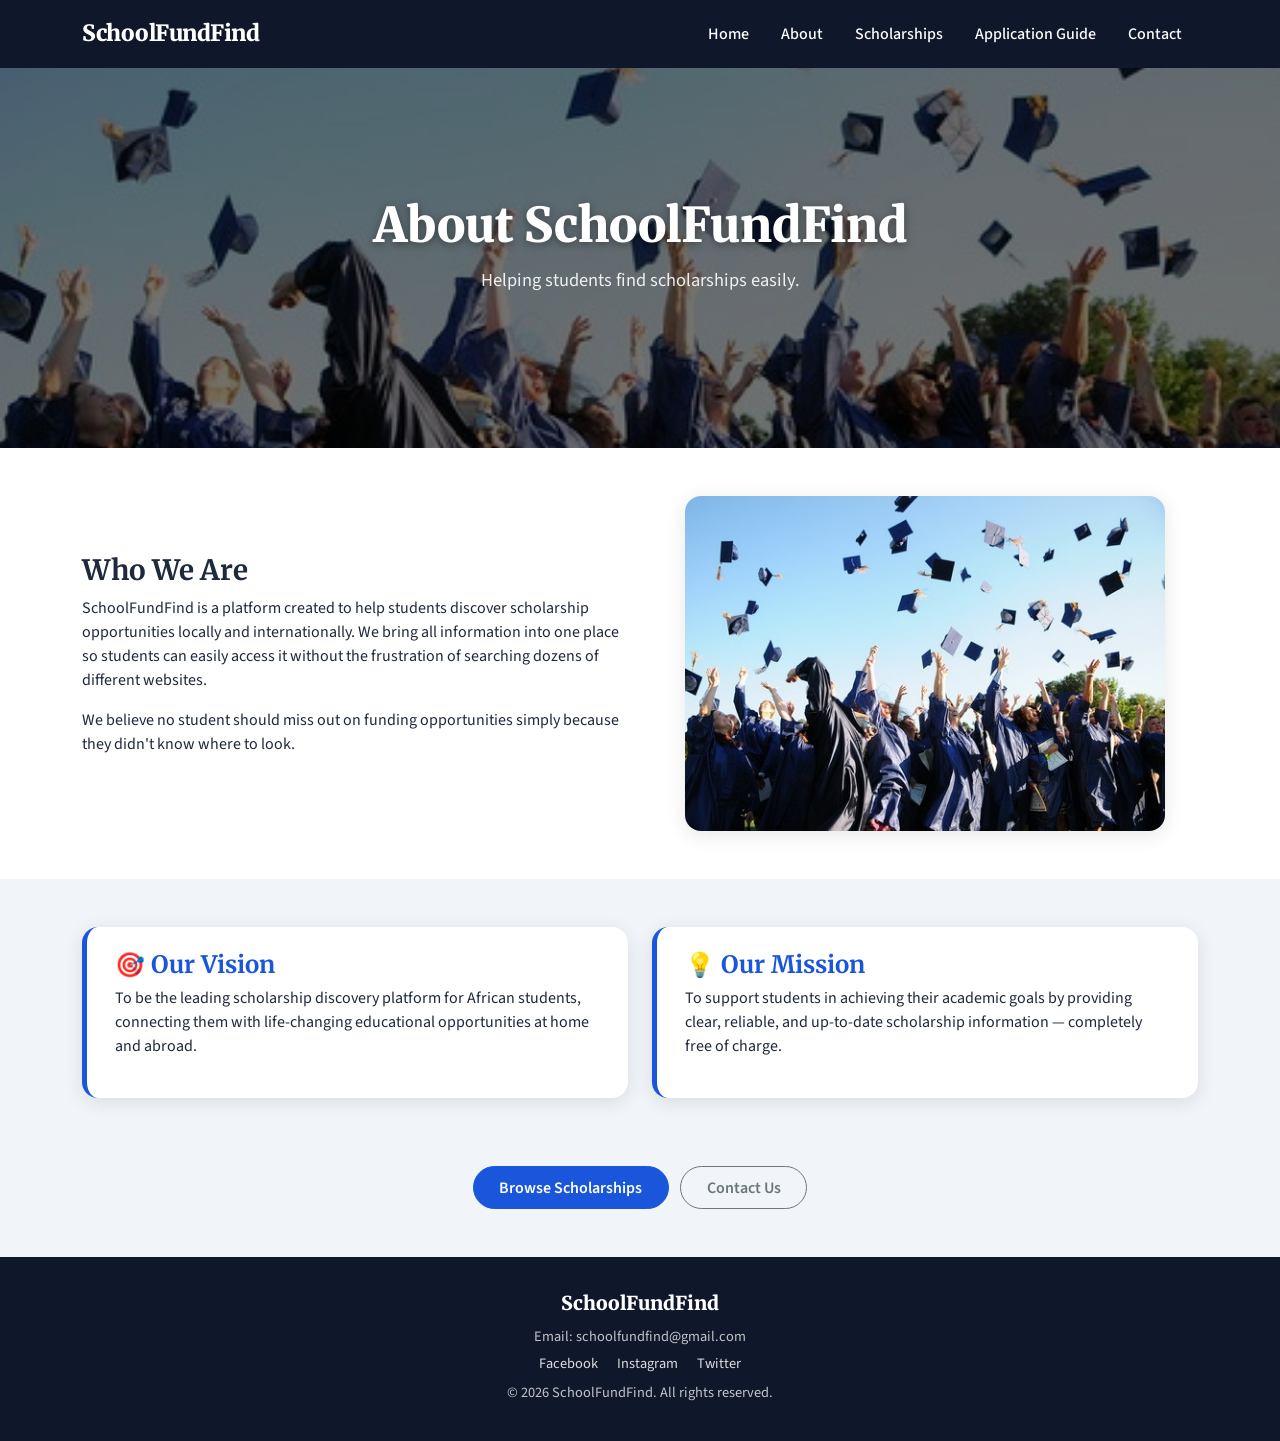
==== about.html @ 372a2b7c "Add files via upload" ====
<!DOCTYPE html>
<html lang="en">
<head>
  <meta charset="utf-8">
  <meta name="viewport" content="width=device-width, initial-scale=1.0">
  <title>About Us — SchoolFundFind</title>
  <link href="https://cdn.jsdelivr.net/npm/bootstrap@5.0.2/dist/css/bootstrap.min.css" rel="stylesheet">
  <link rel="stylesheet" href="style.css">
</head>
<body>

  <!-- Navbar -->
  <nav class="navbar navbar-dark">
    <div class="container">
      <span class="navbar-brand">SchoolFundFind</span>
      <ul class="nav ms-auto">
        <li class="nav-item"><a class="nav-link text-white" href="index.html">Home</a></li>
        <li class="nav-item"><a class="nav-link text-white" href="about.html">About</a></li>
        <li class="nav-item"><a class="nav-link text-white" href="scholarships.html">Scholarships</a></li>
        <li class="nav-item"><a class="nav-link text-white" href="guide.html">Application Guide</a></li>
        <li class="nav-item"><a class="nav-link text-white" href="contact.html">Contact</a></li>
      </ul>
    </div>
  </nav>

  <!-- Hero -->
  <section class="hero-section hero-about">
    <div class="hero-content">
      <h1>About SchoolFundFind</h1>
      <p>Helping students find scholarships easily.</p>
    </div>
  </section>

  <!-- Who We Are -->
  <section class="p-5 section-alt">
    <div class="container">
      <div class="row align-items-center g-4">
        <div class="col-md-6">
          <h3>Who We Are</h3>
          <p>
            SchoolFundFind is a platform created to help students discover scholarship
            opportunities locally and internationally. We bring all information into one place
            so students can easily access it without the frustration of searching dozens of
            different websites.
          </p>
          <p>
            We believe no student should miss out on funding opportunities simply because they
            didn't know where to look.
          </p>
        </div>
        <div class="col-md-6 text-center">
          <img src="images/graduation.jpg" class="about-img" style="max-width:480px;" alt="Graduating students">
        </div>
      </div>
    </div>
  </section>

  <!-- Vision & Mission -->
  <section class="p-5">
    <div class="container">
      <div class="row g-4">
        <div class="col-md-6">
          <div class="step-card">
            <h4>🎯 Our Vision</h4>
            <p>
              To be the leading scholarship discovery platform for African students, connecting
              them with life-changing educational opportunities at home and abroad.
            </p>
          </div>
        </div>
        <div class="col-md-6">
          <div class="step-card">
            <h4>💡 Our Mission</h4>
            <p>
              To support students in achieving their academic goals by providing clear, reliable,
              and up-to-date scholarship information — completely free of charge.
            </p>
          </div>
        </div>
      </div>
      <div class="text-center mt-5">
        <a href="scholarships.html" class="btn btn-primary me-2">Browse Scholarships</a>
        <a href="contact.html" class="btn btn-outline-secondary">Contact Us</a>
      </div>
    </div>
  </section>

  <!-- Footer -->
  <footer class="text-center">
    <div class="container">
      <span class="footer-brand">SchoolFundFind</span>
      <p>Email: schoolfundfind@gmail.com</p>
      <p>
        <a href="https://facebook.com" target="_blank" class="me-3">Facebook</a>
        <a href="https://instagram.com" target="_blank" class="me-3">Instagram</a>
        <a href="https://twitter.com" target="_blank">Twitter</a>
      </p>
      <p class="mt-2">&copy; 2026 SchoolFundFind. All rights reserved.</p>
    </div>
  </footer>

  <script src="https://cdn.jsdelivr.net/npm/bootstrap@5.0.2/dist/js/bootstrap.bundle.min.js"></script>
  <script src="script.js"></script>
</body>
</html>
---- style.css ----
/* --- Google Fonts --- */
@import url('https://fonts.googleapis.com/css2?family=Merriweather:wght@700;900&family=Source+Sans+3:wght@400;500;600&display=swap');

:root {
  --brand-blue:    #1a56db;
  --brand-dark:    #0f172a;
  --brand-accent:  #f59e0b;
  --brand-green:   #059669;
  --brand-light:   #f1f5f9;
  --text-main:     #1e293b;
  --text-muted:    #64748b;
  --white:         #ffffff;
  --radius-card:   16px;
  --shadow-card:   0 4px 20px rgba(0, 0, 0, 0.10);
  --transition:    0.3s ease;
}

*, *::before, *::after {
  box-sizing: border-box;
}

body {
  font-family: 'Source Sans 3', Arial, sans-serif;
  background-color: var(--brand-light);
  color: var(--text-main);
  margin: 0;
}

.navbar {
  background-color: var(--brand-dark) !important;
  padding: 0.75rem 1rem;
}

.navbar-brand {
  font-family: 'Merriweather', serif;
  font-weight: 900;
  font-size: 1.4rem;
  color: var(--white) !important;
  letter-spacing: -0.5px;
}

.nav-link {
  font-weight: 500;
  transition: color var(--transition);
}

.nav-link:hover {
  color: var(--brand-accent) !important;
}

.hero-section {
  position: relative;
  min-height: 380px;
  display: flex;
  align-items: center;
  justify-content: center;
  text-align: center;
  padding: 4rem 1rem;
  color: var(--white);
  overflow: hidden;
}
.hero-section::before {
  content: '';
  position: absolute;
  inset: 0;
  background-color: var(--brand-blue); 
  background-size: cover;
  background-position: center;
  filter: brightness(0.45);
  z-index: 0;
}

.hero-home::before {
  background-image: url('images/students.jpg');
}
.hero-about::before {
  background-image: url('images/graduation.jpg');
}

.hero-scholarships::before {
  background-image: url('images/graduation.jpg');
}

.hero-guide::before {
  background-image: url('images/students.jpg');
}

.hero-contact::before {
  background-image: url('images/students.jpg');
}

.hero-section .hero-content {
  position: relative;
  z-index: 1;
  max-width: 700px;
}

.hero-section h1 {
  font-family: 'Merriweather', serif;
  font-size: clamp(1.8rem, 5vw, 3rem);
  font-weight: 900;
  margin-bottom: 0.75rem;
  text-shadow: 0 2px 8px rgba(0,0,0,0.4);
}

.hero-section p {
  font-size: 1.15rem;
  color: rgba(255,255,255,0.9);
  margin-bottom: 1.5rem;
}

.btn {
  border-radius: 50px;
  font-weight: 600;
  padding: 0.55rem 1.6rem;
  transition: transform var(--transition), box-shadow var(--transition);
}

.btn:hover {
  transform: scale(1.05);
  box-shadow: 0 6px 18px rgba(0,0,0,0.18);
}

.btn-primary {
  background-color: var(--brand-blue);
  border-color: var(--brand-blue);
}

.btn-primary:hover {
  background-color: #1648c4;
  border-color: #1648c4;
}

.btn-success {
  background-color: var(--brand-green);
  border-color: var(--brand-green);
}

.btn-success:hover {
  background-color: #047857;
  border-color: #047857;
}

.btn-light {
  background-color: var(--white);
  color: var(--brand-blue);
  border-color: var(--white);
}

.btn-light:hover {
  background-color: var(--brand-accent);
  border-color: var(--brand-accent);
  color: #fff;
}

h1 {
  font-family: 'Merriweather', serif;
  font-weight: 900;
}

h2, h3, h4, h5 {
  font-family: 'Merriweather', serif;
  font-weight: 700;
}

.card {
  border: none;
  border-radius: var(--radius-card);
  box-shadow: var(--shadow-card);
  transition: transform var(--transition), box-shadow var(--transition);
  overflow: hidden;
  margin-bottom: 1.5rem;
}

.card:hover {
  transform: translateY(-6px) scale(1.02);
  box-shadow: 0 12px 32px rgba(0,0,0,0.15);
}

.card-img-top {
  height: 180px;
  object-fit: cover;
  border-radius: 0;
}

.card-body {
  padding: 1.25rem;
}

.card-title {
  font-family: 'Merriweather', serif;
  font-size: 1rem;
  font-weight: 700;
}

section {
  padding-top: 50px;
  padding-bottom: 50px;
}

.section-alt {
  background-color: var(--white);
}


.about-img {
  border-radius: var(--radius-card);
  box-shadow: var(--shadow-card);
  width: 100%;
  height: auto;
}

.step-card {
  background: var(--white);
  border-left: 5px solid var(--brand-blue);
  border-radius: var(--radius-card);
  padding: 1.5rem 1.75rem;
  margin-bottom: 1.25rem;
  box-shadow: var(--shadow-card);
  transition: border-color var(--transition);
}

.step-card:hover {
  border-left-color: var(--brand-accent);
}

.step-card h4 {
  color: var(--brand-blue);
  margin-bottom: 0.4rem;
}

.form-control {
  border-radius: 10px;
  border: 1.5px solid #cbd5e1;
  transition: border-color var(--transition), box-shadow var(--transition);
}

.form-control:focus {
  border-color: var(--brand-blue);
  box-shadow: 0 0 0 3px rgba(26,86,219,0.15);
}

.accordion-button {
  font-weight: 600;
  font-family: 'Source Sans 3', sans-serif;
  background-color: var(--white);
  color: var(--text-main);
}

.accordion-button:not(.collapsed) {
  background-color: var(--brand-blue);
  color: var(--white);
}

.accordion-button:not(.collapsed)::after {
  filter: brightness(10);
}

.accordion-item {
  border-radius: 10px !important;
  overflow: hidden;
  margin-bottom: 0.6rem;
  border: 1.5px solid #e2e8f0 !important;
}

footer {
  background-color: var(--brand-dark) !important;
  margin-top: 0;
  padding: 2rem 1rem;
}

footer p {
  color: rgba(255,255,255,0.75);
  margin-bottom: 0.3rem;
  font-size: 0.9rem;
}

footer a {
  color: rgba(255,255,255,0.85) !important;
  text-decoration: none;
  transition: color var(--transition);
}

footer a:hover {
  color: var(--brand-accent) !important;
}

.footer-brand {
  font-family: 'Merriweather', serif;
  font-size: 1.2rem;
  font-weight: 900;
  color: var(--white) !important;
  display: block;
  margin-bottom: 0.5rem;
}

@media (max-width: 768px) {
  .hero-section {
    min-height: 260px;
    padding: 3rem 1rem;
  }

  .navbar .nav {
    flex-wrap: wrap;
    gap: 0.25rem;
  }

  .navbar-brand {
    font-size: 1.1rem;
  }

  .card-img-top {
    height: 150px;
  }
}

@media (max-width: 480px) {
  .hero-section h1 {
    font-size: 1.5rem;
  }
}
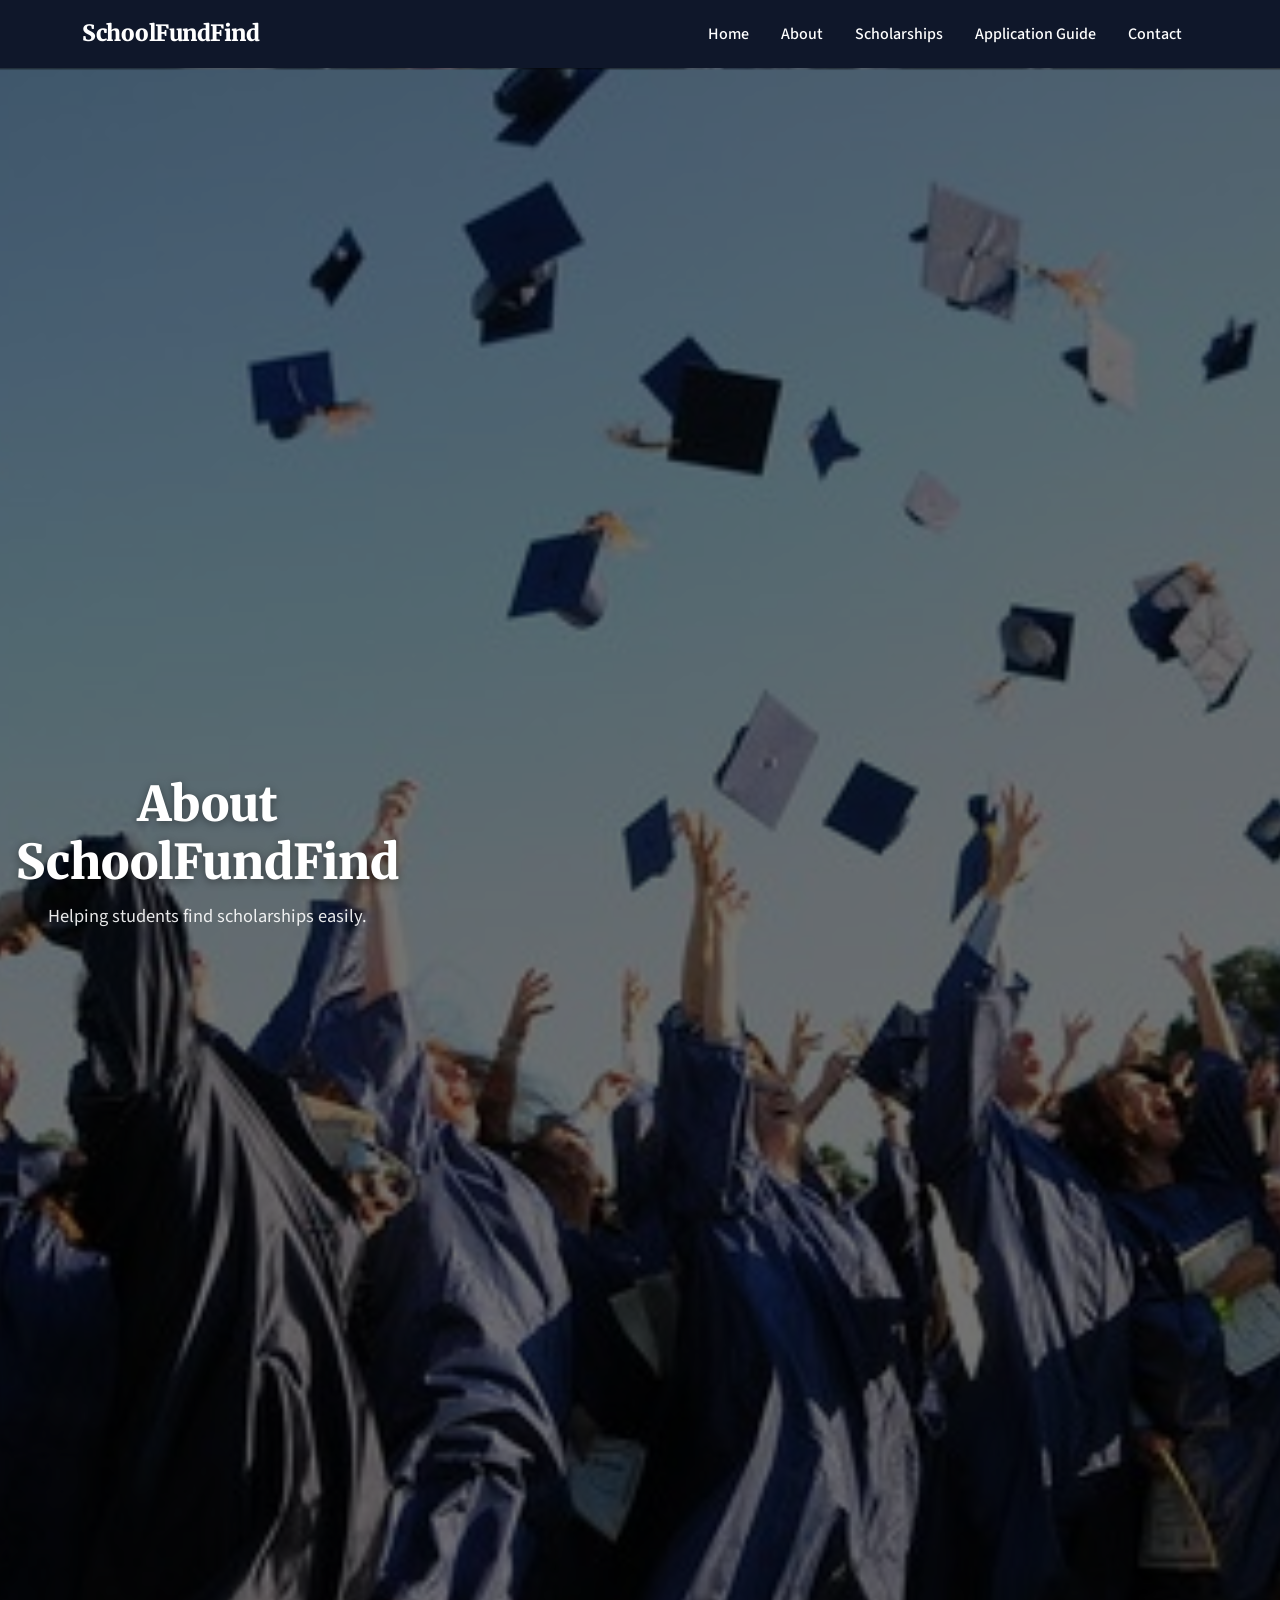
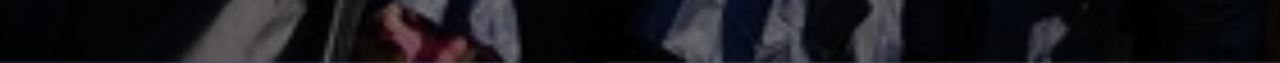
==== commit 70a99590: "Update about.html" ====
--- a/about.html
+++ b/about.html
@@ -9,7 +9,6 @@
 </head>
 <body>
 
-  <!-- Navbar -->
   <nav class="navbar navbar-dark">
     <div class="container">
       <span class="navbar-brand">SchoolFundFind</span>
@@ -22,16 +21,14 @@
       </ul>
     </div>
   </nav>
-
-  <!-- Hero -->
+  
   <section class="hero-section hero-about">
     <div class="hero-content">
       <h1>About SchoolFundFind</h1>
       <p>Helping students find scholarships easily.</p>
     </div>
-  </section>
-
-  <!-- Who We Are -->
+  </sectio>
+    
   <section class="p-5 section-alt">
     <div class="container">
       <div class="row align-items-center g-4">
@@ -54,8 +51,7 @@
       </div>
     </div>
   </section>
-
-  <!-- Vision & Mission -->
+    
   <section class="p-5">
     <div class="container">
       <div class="row g-4">
@@ -84,8 +80,7 @@
       </div>
     </div>
   </section>
-
-  <!-- Footer -->
+    
   <footer class="text-center">
     <div class="container">
       <span class="footer-brand">SchoolFundFind</span>
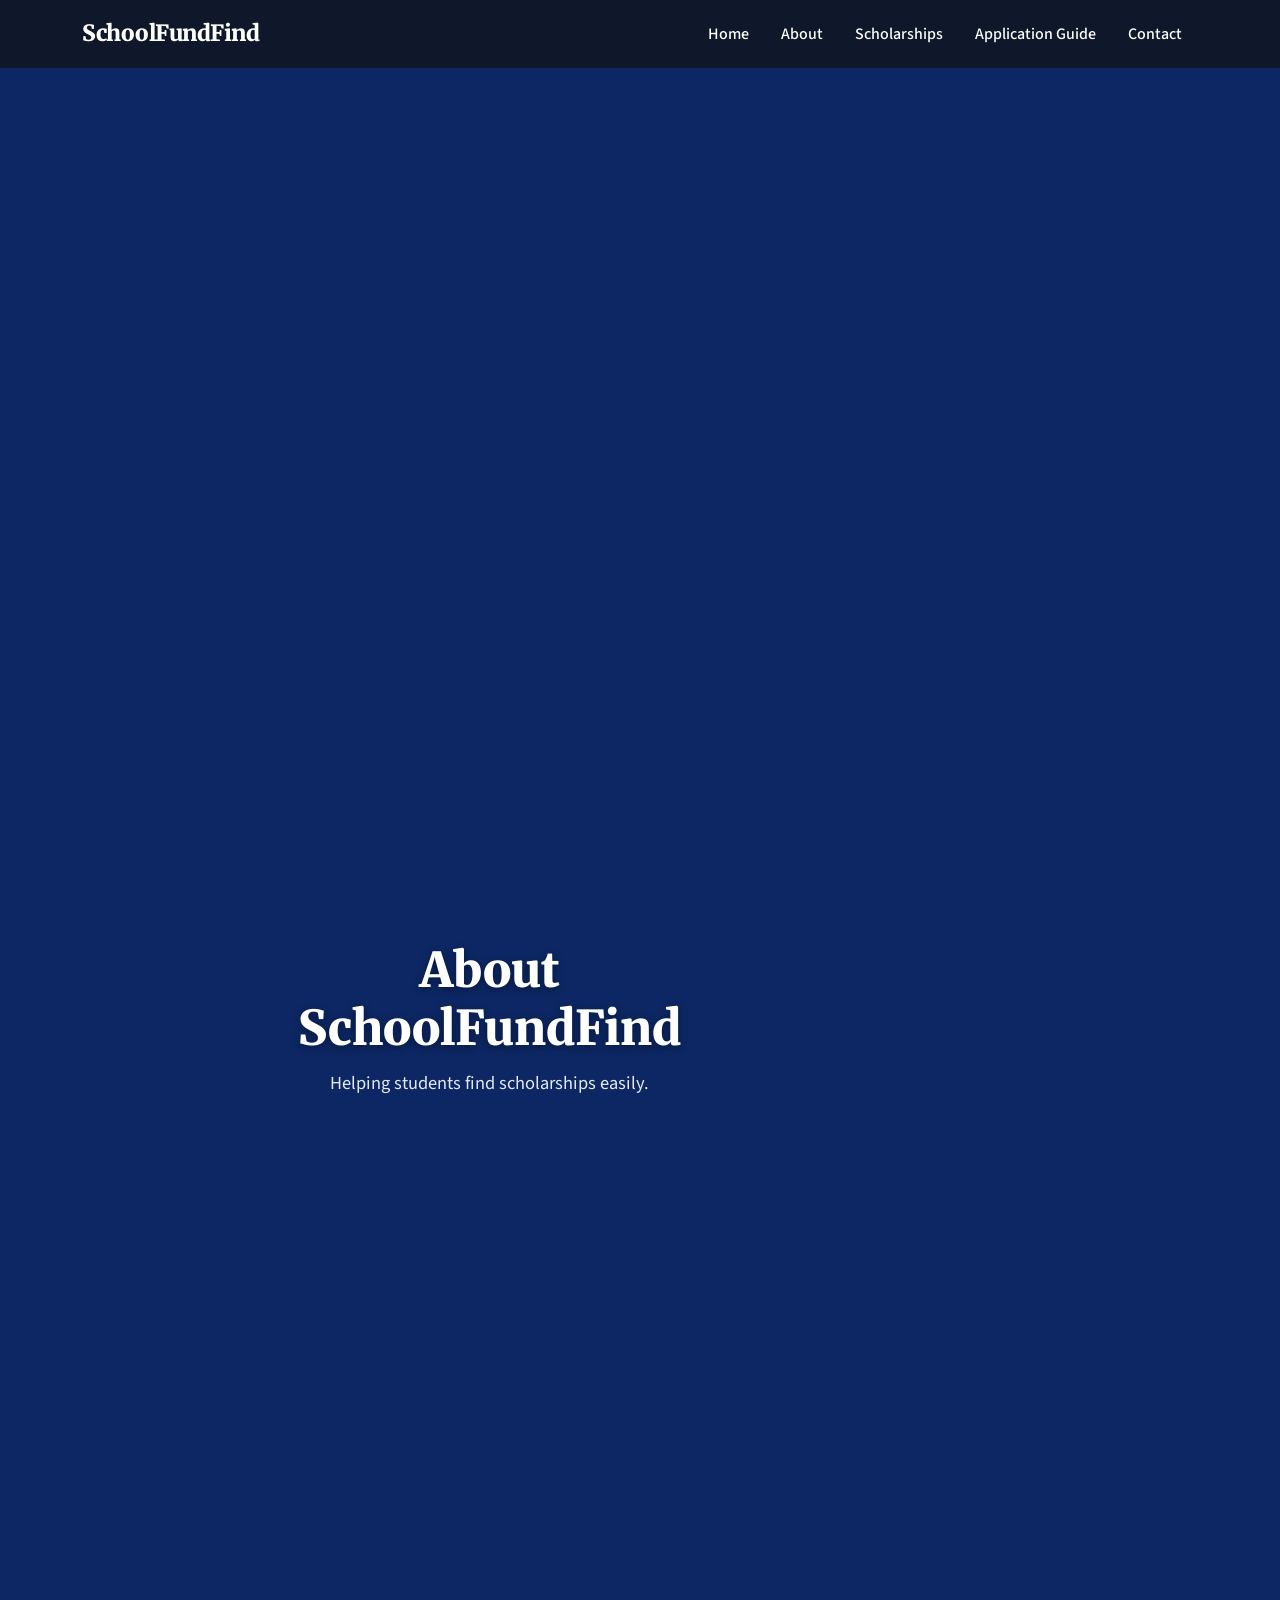
==== commit 6ade4c86: "Update about.html" ====
--- a/about.html
+++ b/about.html
@@ -22,7 +22,8 @@
     </div>
   </nav>
   
-  <section class="hero-section hero-about">
+  <section class="hero-section">
+        <img class="hero-bg" src="images/graduation.jpg" alt="">
     <div class="hero-content">
       <h1>About SchoolFundFind</h1>
       <p>Helping students find scholarships easily.</p>
@@ -45,7 +46,7 @@
             didn't know where to look.
           </p>
         </div>
-        <div class="col-md-6 text-center">
+        <div class="col-md-12 col-md-6 order-2 text-center">
           <img src="images/graduation.jpg" class="about-img" style="max-width:480px;" alt="Graduating students">
         </div>
       </div>
@@ -57,7 +58,7 @@
       <div class="row g-4">
         <div class="col-md-6">
           <div class="step-card">
-            <h4>🎯 Our Vision</h4>
+            <h4>Our Vision</h4>
             <p>
               To be the leading scholarship discovery platform for African students, connecting
               them with life-changing educational opportunities at home and abroad.
@@ -66,7 +67,7 @@
         </div>
         <div class="col-md-6">
           <div class="step-card">
-            <h4>💡 Our Mission</h4>
+            <h4>Our Mission</h4>
             <p>
               To support students in achieving their academic goals by providing clear, reliable,
               and up-to-date scholarship information — completely free of charge.
@@ -92,6 +93,7 @@
       </p>
       <p class="mt-2">&copy; 2026 SchoolFundFind. All rights reserved.</p>
     </div>
+    
   </footer>
 
   <script src="https://cdn.jsdelivr.net/npm/bootstrap@5.0.2/dist/js/bootstrap.bundle.min.js"></script>
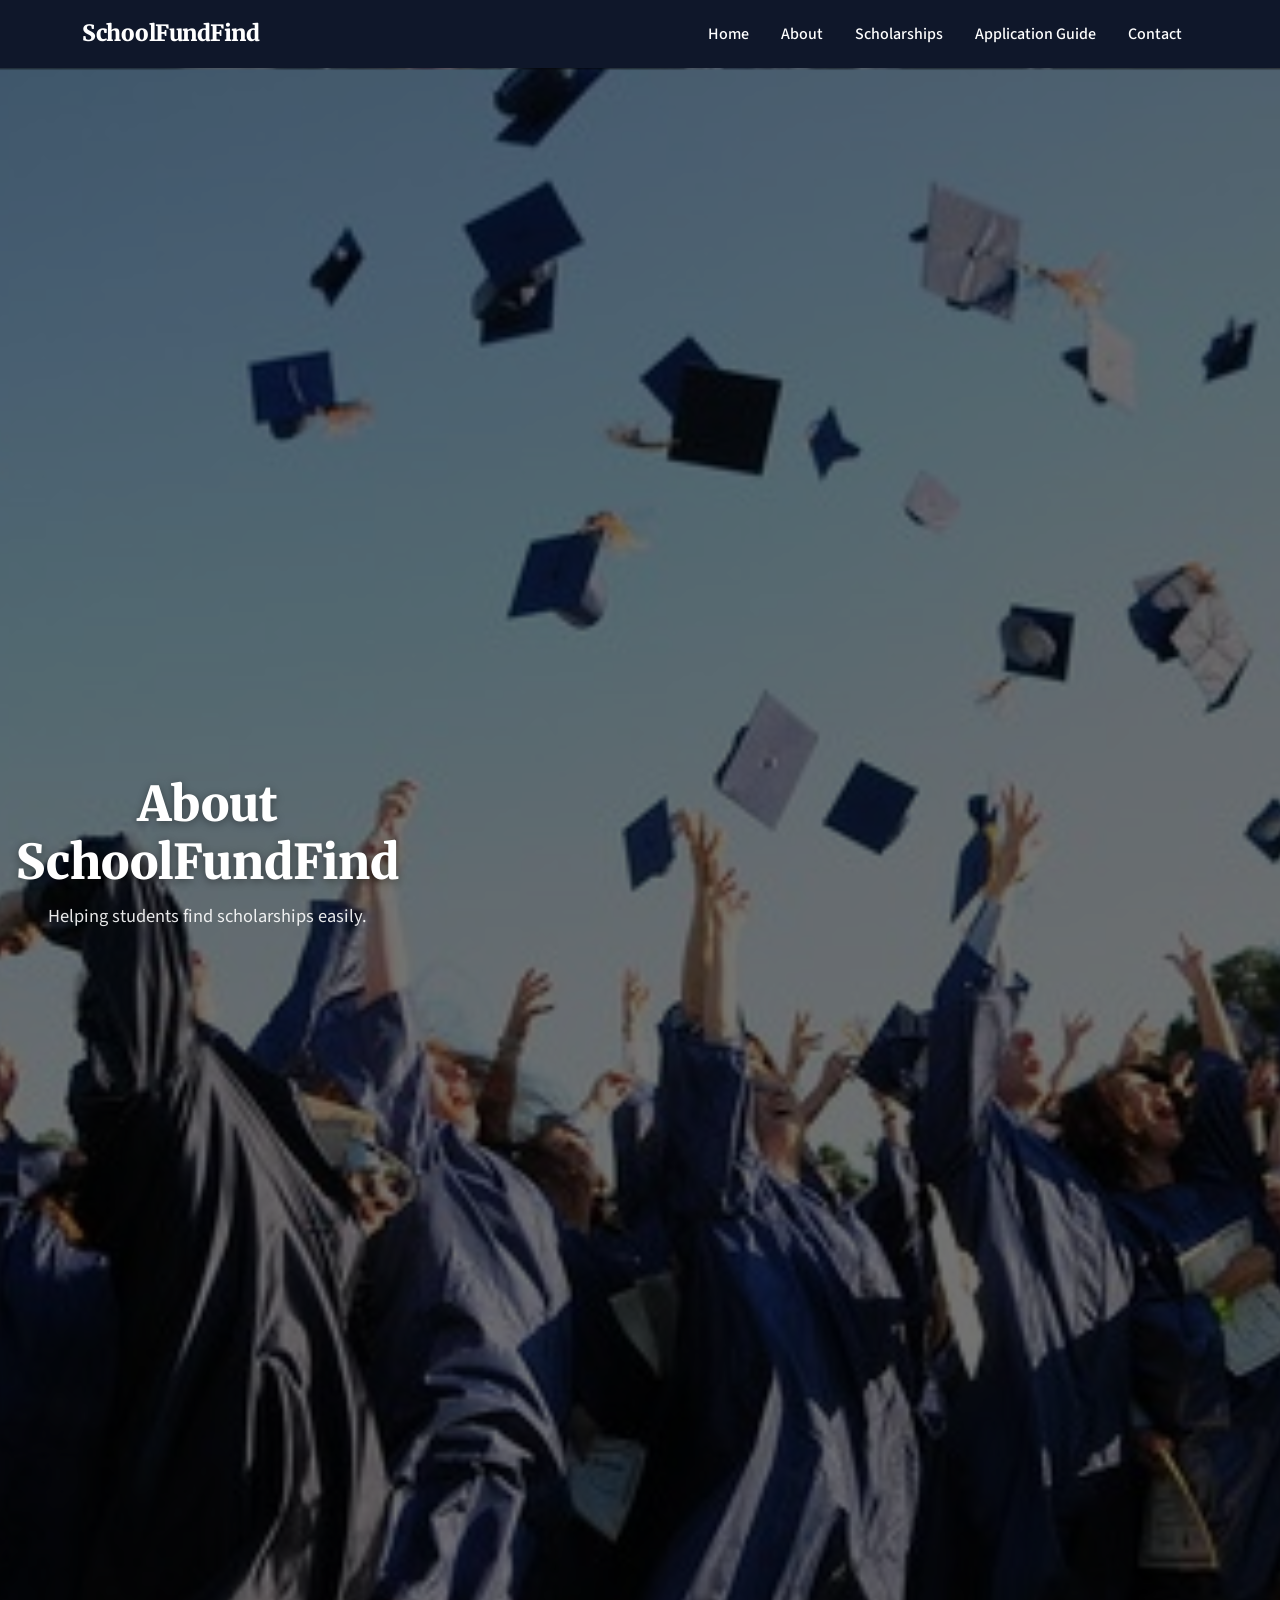
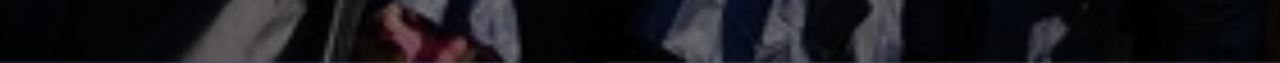
==== commit 3a657468: "Update about.html" ====
--- a/about.html
+++ b/about.html
@@ -22,8 +22,7 @@
     </div>
   </nav>
   
-  <section class="hero-section">
-        <img class="hero-bg" src="images/graduation.jpg" alt="">
+  <section class="hero-section hero-about">
     <div class="hero-content">
       <h1>About SchoolFundFind</h1>
       <p>Helping students find scholarships easily.</p>
@@ -46,7 +45,7 @@
             didn't know where to look.
           </p>
         </div>
-        <div class="col-md-12 col-md-6 order-2 text-center">
+        <div class="col-md-6 col-md-2 text-center">
           <img src="images/graduation.jpg" class="about-img" style="max-width:480px;" alt="Graduating students">
         </div>
       </div>
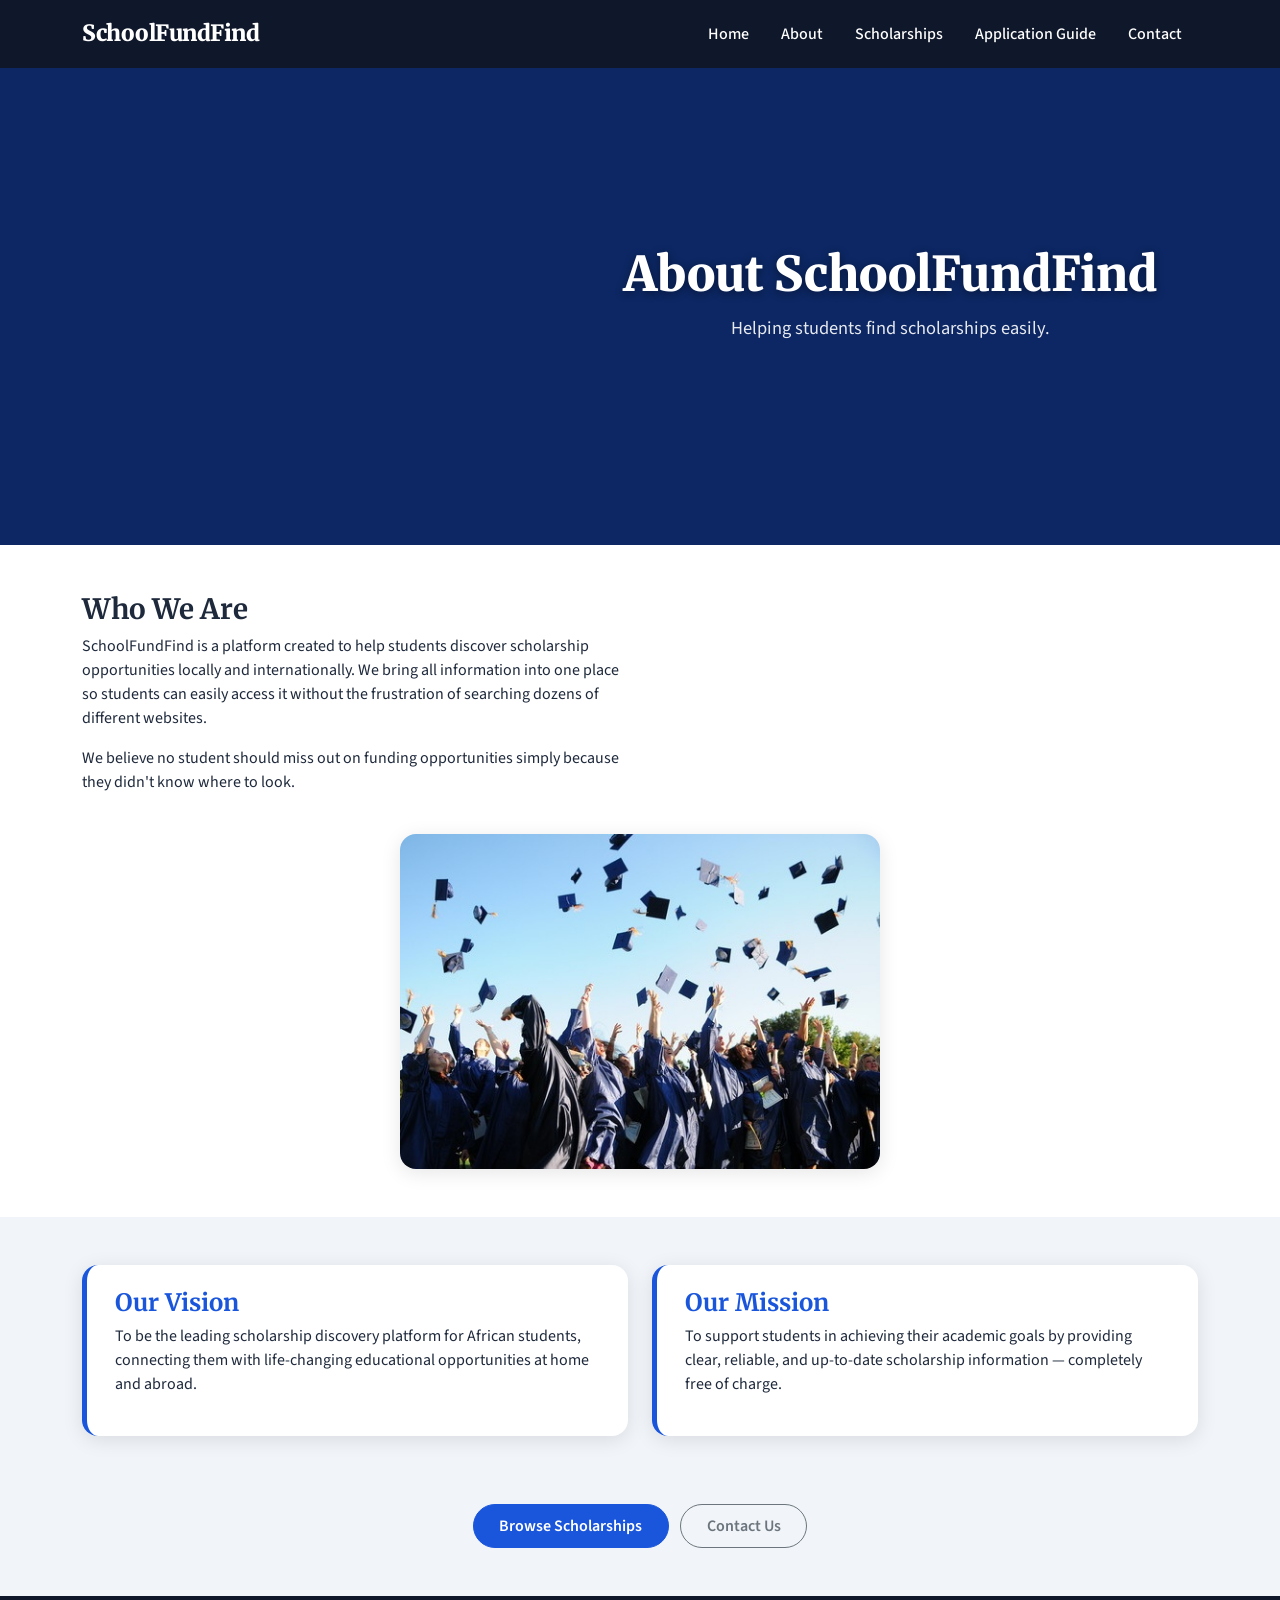
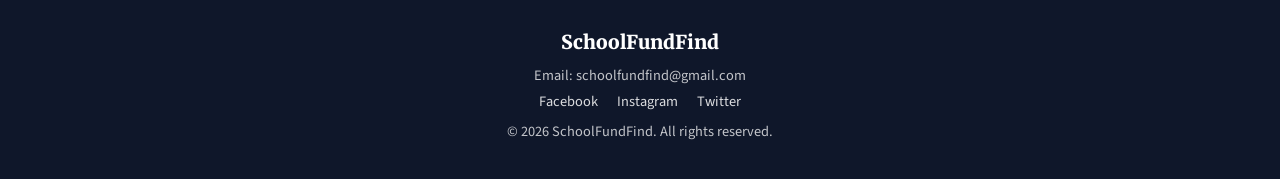
==== commit 8401f0b2: "Update about.html" ====
--- a/about.html
+++ b/about.html
@@ -22,17 +22,18 @@
     </div>
   </nav>
   
-  <section class="hero-section hero-about">
+  <section class="hero-section">
+        <img class="hero-bg" src="images/graduation.jpg" alt="">
     <div class="hero-content">
       <h1>About SchoolFundFind</h1>
       <p>Helping students find scholarships easily.</p>
     </div>
-  </sectio>
+  </section>
     
   <section class="p-5 section-alt">
     <div class="container">
       <div class="row align-items-center g-4">
-        <div class="col-md-6">
+        <div class="col-md-6 order-1">
           <h3>Who We Are</h3>
           <p>
             SchoolFundFind is a platform created to help students discover scholarship
@@ -45,7 +46,7 @@
             didn't know where to look.
           </p>
         </div>
-        <div class="col-md-6 col-md-2 text-center">
+        <div class="col-md-12 col-md-6 order-2 text-center">
           <img src="images/graduation.jpg" class="about-img" style="max-width:480px;" alt="Graduating students">
         </div>
       </div>
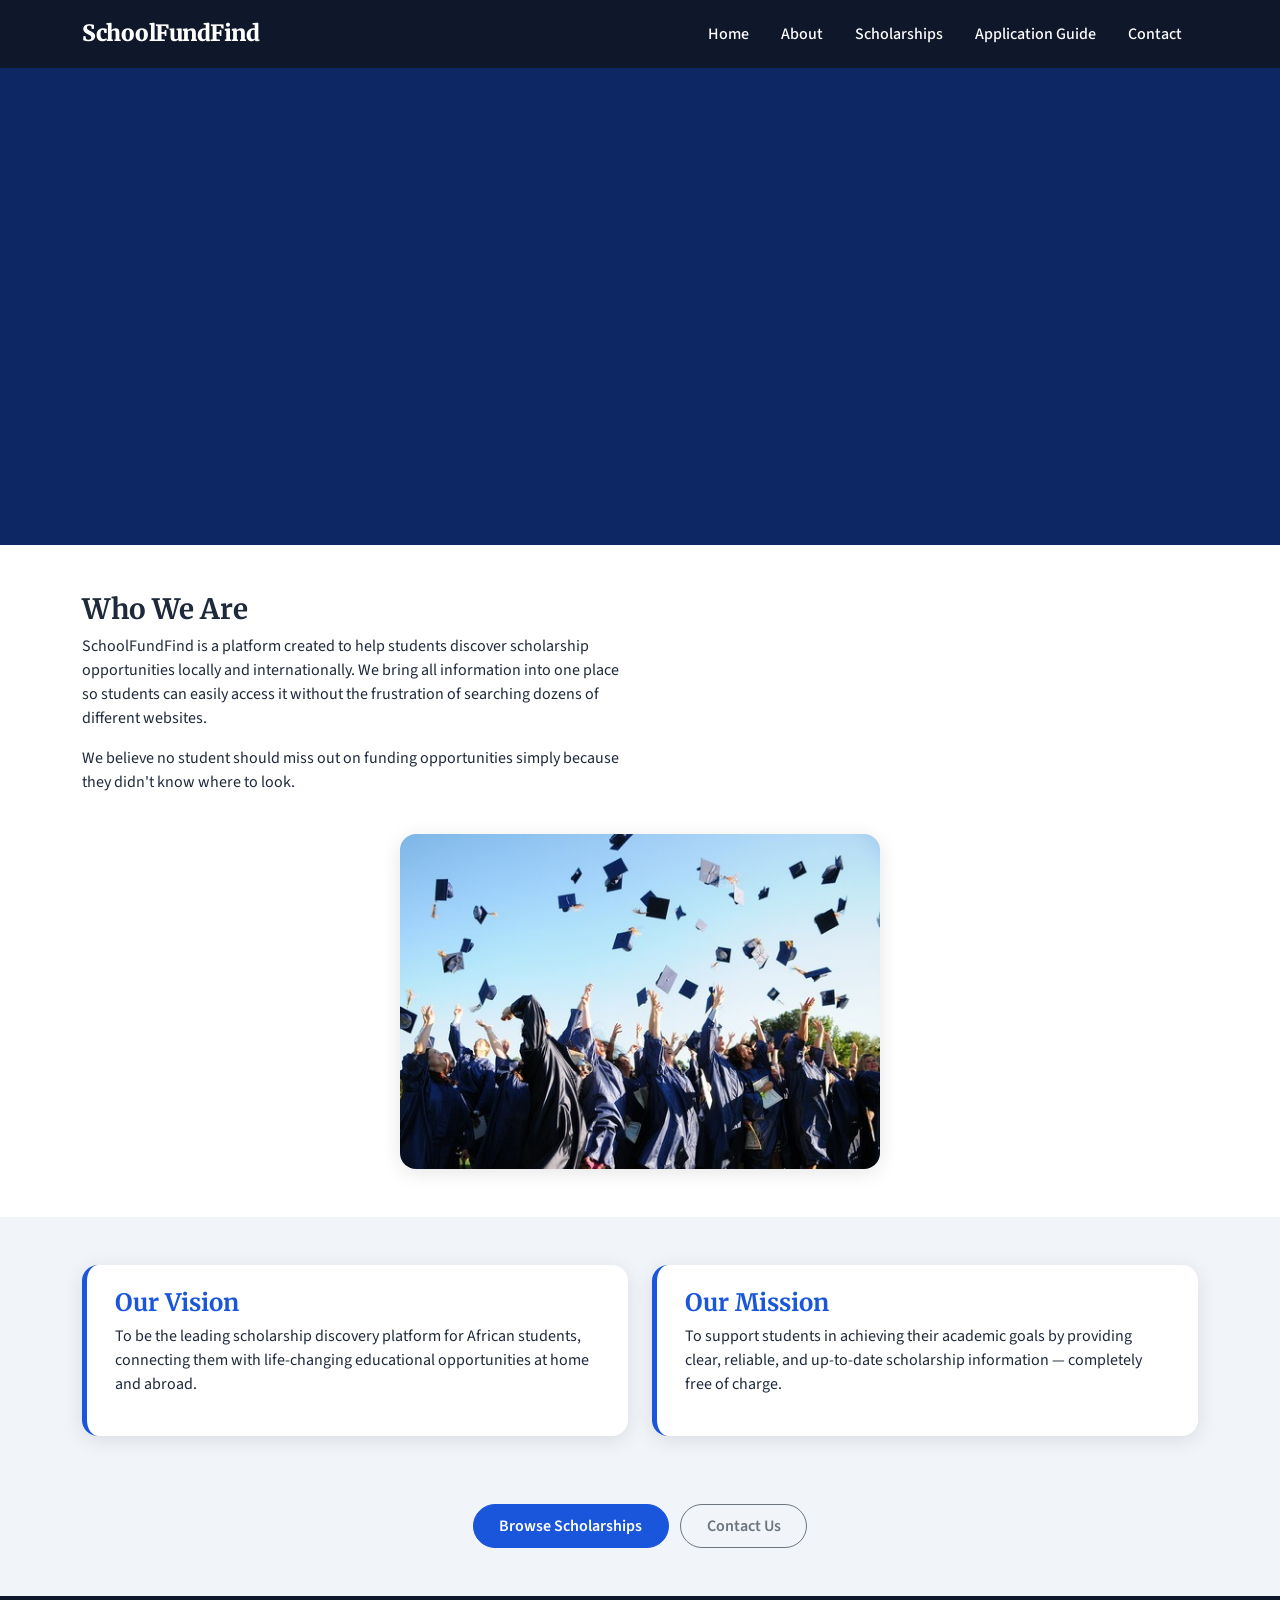
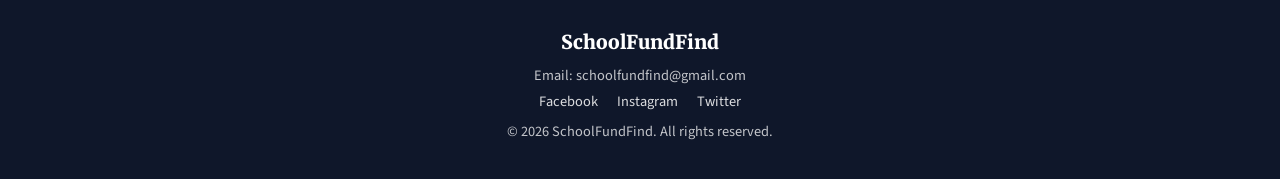
==== commit b5390952: "Update about.html" ====
--- a/about.html
+++ b/about.html
@@ -22,9 +22,9 @@
     </div>
   </nav>
   
-  <section class="hero-section">
-        <img class="hero-bg" src="images/graduation.jpg" alt="">
-    <div class="hero-content">
+  <section class="banner-section">
+        <img class="banner-bg" src="images/graduation.jpg" alt="">
+    <div class="banner-content">
       <h1>About SchoolFundFind</h1>
       <p>Helping students find scholarships easily.</p>
     </div>
--- a/style.css
+++ b/style.css
@@ -48,7 +48,7 @@
   color: var(--brand-accent) !important;
 }
 
-.hero-section {
+.banner-section {
   position: relative;
   min-height: 380px;
   display: flex;
@@ -59,7 +59,7 @@
   color: var(--white);
   overflow: hidden;
 }
-.hero-section::before {
+.banner-section::before {
   content: '';
   position: absolute;
   inset: 0;
@@ -70,32 +70,32 @@
   z-index: 0;
 }
 
-.hero-home::before {
+.banner-home::before {
   background-image: url('images/students.jpg');
 }
-.hero-about::before {
+.banner-about::before {
   background-image: url('images/graduation.jpg');
 }
 
-.hero-scholarships::before {
+.banner-scholarships::before {
   background-image: url('images/graduation.jpg');
 }
 
-.hero-guide::before {
+.banner-guide::before {
   background-image: url('images/students.jpg');
 }
 
-.hero-contact::before {
+.banner-contact::before {
   background-image: url('images/students.jpg');
 }
 
-.hero-section .hero-content {
+.banner-section .hero-content {
   position: relative;
   z-index: 1;
   max-width: 700px;
 }
 
-.hero-section h1 {
+.banner-section h1 {
   font-family: 'Merriweather', serif;
   font-size: clamp(1.8rem, 5vw, 3rem);
   font-weight: 900;
@@ -103,7 +103,7 @@
   text-shadow: 0 2px 8px rgba(0,0,0,0.4);
 }
 
-.hero-section p {
+.banner-section p {
   font-size: 1.15rem;
   color: rgba(255,255,255,0.9);
   margin-bottom: 1.5rem;
